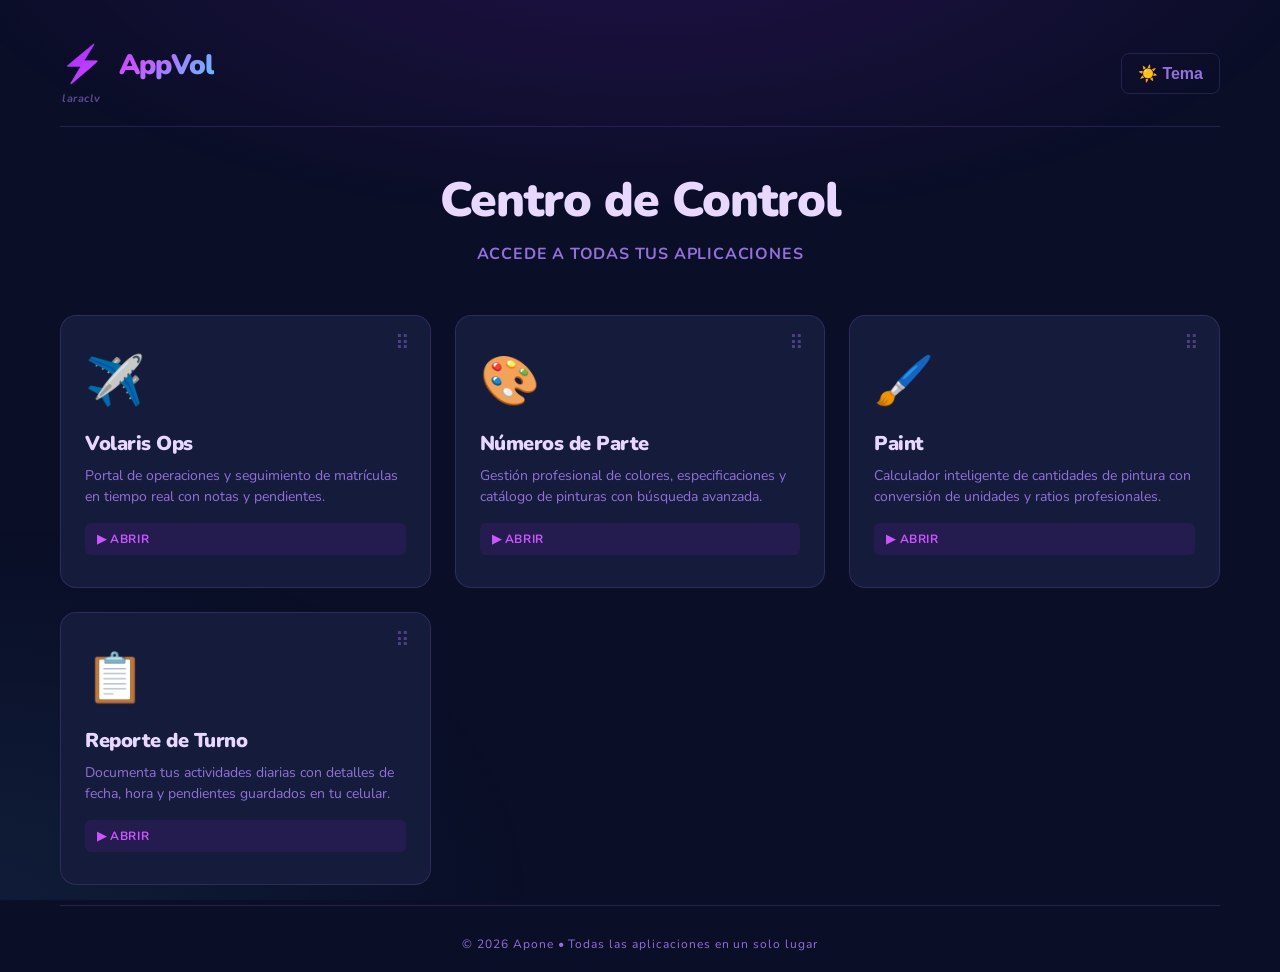
==== index.html @ 89dd8521 "Add files via upload" ====
<!DOCTYPE html>
<html lang="es" data-theme="dark">
<head>
  <meta charset="UTF-8">
  <meta name="viewport" content="width=device-width, initial-scale=1.0">
  <title>AppVol • Centro de Control</title>
  <link rel="manifest" href="manifest.json">
  <link rel="icon" href="icon-192.png" type="image/png">
  <link rel="apple-touch-icon" href="icon-192.png">
  <meta name="theme-color" content="#aa22ff">
  <meta name="apple-mobile-web-app-capable" content="yes">
  <meta name="apple-mobile-web-app-status-bar-style" content="black-translucent">
  <meta name="apple-mobile-web-app-title" content="AppVol">
  <link href="https://fonts.googleapis.com/css2?family=Nunito:wght@700;800;900&display=swap" rel="stylesheet">
  <style>
    * { box-sizing: border-box; margin: 0; padding: 0; }
    
    :root {
      --bg-dark: #0a0e27;
      --bg-card: #151b3a;
      --bg-hover: #1f2847;
      --border: rgba(147, 112, 219, 0.2);
      --text-main: #e8d8ff;
      --text-sub: #9370db;
      --accent: #aa22ff;
      --accent-light: #cc55ff;
    }
    
    [data-theme="light"] {
      --bg-dark: #f8f6ff;
      --bg-card: #ffffff;
      --bg-hover: #f0e8ff;
      --border: rgba(147, 112, 219, 0.15);
      --text-main: #2a1a4a;
      --text-sub: #7a5fc4;
      --accent: #8b2fb2;
      --accent-light: #a855f7;
    }
    
    html, body {
      height: 100%;
      background: var(--bg-dark);
      color: var(--text-main);
      font-family: 'Nunito', sans-serif;
      transition: background 0.3s, color 0.3s;
    }
    
    body::before {
      content: '';
      position: fixed;
      inset: 0;
      background: 
        radial-gradient(ellipse 80% 50% at 50% -10%, rgba(170, 34, 255, 0.15) 0%, transparent 70%),
        radial-gradient(ellipse 60% 60% at 0% 100%, rgba(85, 200, 255, 0.08) 0%, transparent 70%);
      pointer-events: none;
      z-index: 0;
    }
    
    .container {
      position: relative;
      z-index: 1;
      max-width: 1200px;
      margin: 0 auto;
      padding: 20px;
      min-height: 100vh;
      display: flex;
      flex-direction: column;
    }
    
    /* TOP BAR */
    .topbar {
      display: flex;
      align-items: center;
      justify-content: space-between;
      margin-bottom: 40px;
      padding: 20px 0;
      border-bottom: 1px solid var(--border);
    }
    
    .logo-wrap {
      display: flex;
      flex-direction: column;
      gap: 2px;
    }
    
    .signature {
      font-style: italic;
      font-size: 11px;
      font-weight: 700;
      color: var(--text-sub);
      opacity: 0.6;
      letter-spacing: 0.05em;
      padding-left: 2px;
    }
    
    .logo {
      display: flex;
      align-items: center;
      gap: 15px;
      font-size: 28px;
      font-weight: 900;
      background: linear-gradient(135deg, #aa22ff, #cc55ff, #55ccff);
      -webkit-background-clip: text;
      -webkit-text-fill-color: transparent;
      background-clip: text;
      letter-spacing: -1px;
    }
    
    .logo-icon {
      font-size: 36px;
      animation: float 3s ease-in-out infinite;
    }
    
    @keyframes float {
      0%, 100% { transform: translateY(0px); }
      50% { transform: translateY(-8px); }
    }
    
    .controls {
      display: flex;
      align-items: center;
      gap: 15px;
    }
    
    .btn-theme {
      background: none;
      border: 1px solid var(--border);
      color: var(--text-sub);
      padding: 10px 16px;
      border-radius: 8px;
      cursor: pointer;
      font-size: 16px;
      transition: all 0.2s;
      font-weight: 800;
    }
    
    .btn-theme:hover {
      border-color: var(--accent);
      color: var(--accent);
    }
    
    .btn-theme:active {
      transform: scale(0.95);
    }
    
    /* HERO */
    .hero {
      text-align: center;
      margin-bottom: 50px;
      animation: fadeInUp 0.6s ease-out;
    }
    
    @keyframes fadeInUp {
      from {
        opacity: 0;
        transform: translateY(20px);
      }
      to {
        opacity: 1;
        transform: translateY(0);
      }
    }
    
    .hero h1 {
      font-size: clamp(28px, 8vw, 48px);
      margin-bottom: 10px;
      font-weight: 900;
      letter-spacing: -1px;
    }
    
    .hero p {
      font-size: 16px;
      color: var(--text-sub);
      font-weight: 700;
      letter-spacing: 0.05em;
      text-transform: uppercase;
    }
    
    /* GRID DE APPS */
    .apps-grid {
      display: grid;
      grid-template-columns: repeat(auto-fit, minmax(280px, 1fr));
      gap: 24px;
      flex: 1;
      margin-bottom: 20px;
    }
    
    .app-card {
      background: var(--bg-card);
      border: 1px solid var(--border);
      border-radius: 16px;
      padding: 32px 24px;
      cursor: pointer;
      transition: all 0.3s cubic-bezier(0.22, 1, 0.36, 1);
      position: relative;
      overflow: hidden;
      display: flex;
      flex-direction: column;
      text-decoration: none;
      color: inherit;
    }
    
    .drag-handle {
      position: absolute;
      top: 14px;
      right: 14px;
      font-size: 20px;
      line-height: 1;
      color: var(--text-sub);
      opacity: 0.45;
      cursor: grab;
      padding: 4px 6px;
      border-radius: 6px;
      transition: all 0.2s;
      z-index: 2;
      user-select: none;
      touch-action: none;
    }
    
    .drag-handle:hover {
      opacity: 1;
      color: var(--accent);
      background: var(--bg-hover);
    }
    
    .app-card.dragging {
      opacity: 0.4;
      border-color: var(--accent);
      transform: scale(0.98);
    }
    
    .app-card.drag-over {
      border-color: var(--accent-light);
      box-shadow: 0 0 0 2px var(--accent-light);
    }
    
    .app-card::before {
      content: '';
      position: absolute;
      top: 0;
      left: -100%;
      width: 100%;
      height: 100%;
      background: linear-gradient(90deg, transparent, rgba(255,255,255,0.1), transparent);
      transition: left 0.5s;
      pointer-events: none;
    }
    
    .app-card:hover::before {
      left: 100%;
    }
    
    .app-card:hover {
      border-color: var(--accent);
      background: var(--bg-hover);
      transform: translateY(-8px);
      box-shadow: 0 12px 40px rgba(170, 34, 255, 0.15);
    }
    
    .app-card:active {
      transform: translateY(-4px);
    }
    
    .app-icon {
      font-size: 48px;
      margin-bottom: 16px;
    }
    
    .app-title {
      font-size: 20px;
      font-weight: 900;
      margin-bottom: 8px;
      letter-spacing: -0.5px;
    }
    
    .app-desc {
      font-size: 14px;
      color: var(--text-sub);
      margin-bottom: 16px;
      flex: 1;
      line-height: 1.5;
    }
    
    .app-status {
      font-size: 12px;
      padding: 8px 12px;
      border-radius: 6px;
      background: rgba(170, 34, 255, 0.1);
      color: var(--accent-light);
      font-weight: 700;
      letter-spacing: 0.05em;
      text-transform: uppercase;
      display: inline-block;
      margin-top: auto;
    }
    
    /* FOOTER */
    .footer {
      text-align: center;
      padding-top: 30px;
      border-top: 1px solid var(--border);
      font-size: 12px;
      color: var(--text-sub);
      letter-spacing: 0.08em;
    }
    
    /* RESPONSIVE */
    @media (max-width: 768px) {
      .container {
        padding: 16px;
      }
      
      .topbar {
        flex-direction: column;
        gap: 15px;
        margin-bottom: 30px;
      }
      
      .apps-grid {
        gap: 16px;
      }
      
      .app-card {
        padding: 24px 16px;
      }
      
      .hero h1 {
        font-size: 28px;
      }
    }
  </style>
</head>
<body>
  <div class="container">
    <!-- TOP BAR -->
    <div class="topbar">
      <div class="logo-wrap">
        <div class="logo">
          <span class="logo-icon">⚡</span>
          <span>AppVol</span>
        </div>
        <div class="signature">laraclv</div>
      </div>
      <div class="controls">
        <button class="btn-theme" id="btnTheme" title="Cambiar tema">🌙 Tema</button>
      </div>
    </div>
    
    <!-- HERO SECTION -->
    <div class="hero">
      <h1>Centro de Control</h1>
      <p>Accede a todas tus aplicaciones</p>
    </div>
    
    <!-- APPS GRID -->
    <div class="apps-grid">
      <!-- VOLARIS OPS -->
      <a href="/VolarisOps" class="app-card" draggable="true" data-id="volaris">
        <span class="drag-handle" title="Arrastrar para mover">⠿</span>
        <div class="app-icon">✈️</div>
        <div class="app-title">Volaris Ops</div>
        <div class="app-desc">Portal de operaciones y seguimiento de matrículas en tiempo real con notas y pendientes.</div>
        <div class="app-status">▶ Abrir</div>
      </a>
      
      <!-- NÚMEROS DE PARTE -->
      <a href="/np" class="app-card" draggable="true" data-id="np">
        <span class="drag-handle" title="Arrastrar para mover">⠿</span>
        <div class="app-icon">🎨</div>
        <div class="app-title">Números de Parte</div>
        <div class="app-desc">Gestión profesional de colores, especificaciones y catálogo de pinturas con búsqueda avanzada.</div>
        <div class="app-status">▶ Abrir</div>
      </a>
      
      <!-- PAINT -->
      <a href="/paint" class="app-card" draggable="true" data-id="paint">
        <span class="drag-handle" title="Arrastrar para mover">⠿</span>
        <div class="app-icon">🖌️</div>
        <div class="app-title">Paint</div>
        <div class="app-desc">Calculador inteligente de cantidades de pintura con conversión de unidades y ratios profesionales.</div>
        <div class="app-status">▶ Abrir</div>
      </a>
      
      <!-- REPORTE DE TURNO -->
      <a href="/reports" class="app-card" draggable="true" data-id="reports">
        <span class="drag-handle" title="Arrastrar para mover">⠿</span>
        <div class="app-icon">📋</div>
        <div class="app-title">Reporte de Turno</div>
        <div class="app-desc">Documenta tus actividades diarias con detalles de fecha, hora y pendientes guardados en tu celular.</div>
        <div class="app-status">▶ Abrir</div>
      </a>
    </div>
    
    <!-- FOOTER -->
    <div class="footer">
      <p>© 2026 Apone • Todas las aplicaciones en un solo lugar</p>
    </div>
  </div>
  
  <script>
    // TEMA
    const html = document.documentElement;
    const btnTheme = document.getElementById('btnTheme');
    
    // Cargar tema guardado
    const savedTheme = localStorage.getItem('apone-theme') || 'dark';
    html.dataset.theme = savedTheme;
    updateThemeBtn();
    
    btnTheme.addEventListener('click', () => {
      const newTheme = html.dataset.theme === 'dark' ? 'light' : 'dark';
      html.dataset.theme = newTheme;
      localStorage.setItem('apone-theme', newTheme);
      updateThemeBtn();
    });
    
    function updateThemeBtn() {
      btnTheme.textContent = html.dataset.theme === 'dark' ? '☀️ Tema' : '🌙 Tema';
    }

    // ORDEN PERSONALIZADO (drag & drop)
    const grid = document.querySelector('.apps-grid');

    function saveOrder() {
      const order = [...grid.querySelectorAll('.app-card')].map(c => c.dataset.id);
      localStorage.setItem('appvol-order', JSON.stringify(order));
    }

    function loadOrder() {
      const saved = localStorage.getItem('appvol-order');
      if (!saved) return;
      try {
        const order = JSON.parse(saved);
        order.forEach(id => {
          const el = grid.querySelector(`[data-id="${id}"]`);
          if (el) grid.appendChild(el);
        });
      } catch (e) {}
    }

    loadOrder();

    let dragEl = null;

    grid.querySelectorAll('.drag-handle').forEach(handle => {
      handle.addEventListener('pointerdown', (e) => {
        dragEl = handle.closest('.app-card');
        dragEl.classList.add('dragging');
        e.preventDefault();
      });
    });

    document.addEventListener('pointermove', (e) => {
      if (!dragEl) return;
      e.preventDefault();
      const cards = [...grid.querySelectorAll('.app-card')];
      for (const card of cards) {
        if (card === dragEl) continue;
        const rect = card.getBoundingClientRect();
        if (
          e.clientX > rect.left && e.clientX < rect.right &&
          e.clientY > rect.top && e.clientY < rect.bottom
        ) {
          const dragRect = dragEl.getBoundingClientRect();
          if (e.clientY < dragRect.top || e.clientX < dragRect.left) {
            grid.insertBefore(dragEl, card);
          } else {
            grid.insertBefore(dragEl, card.nextSibling);
          }
          break;
        }
      }
    });

    function endDrag() {
      if (!dragEl) return;
      dragEl.classList.remove('dragging');
      dragEl = null;
      saveOrder();
    }

    document.addEventListener('pointerup', endDrag);
    document.addEventListener('pointercancel', endDrag);

    grid.querySelectorAll('.drag-handle').forEach(handle => {
      handle.addEventListener('click', (e) => {
        e.preventDefault();
        e.stopPropagation();
      });
    });

    // PWA: registrar service worker
    if ('serviceWorker' in navigator) {
      window.addEventListener('load', () => {
        navigator.serviceWorker.register('sw.js').catch(() => {});
      });
    }
  </script>
</body>
</html>
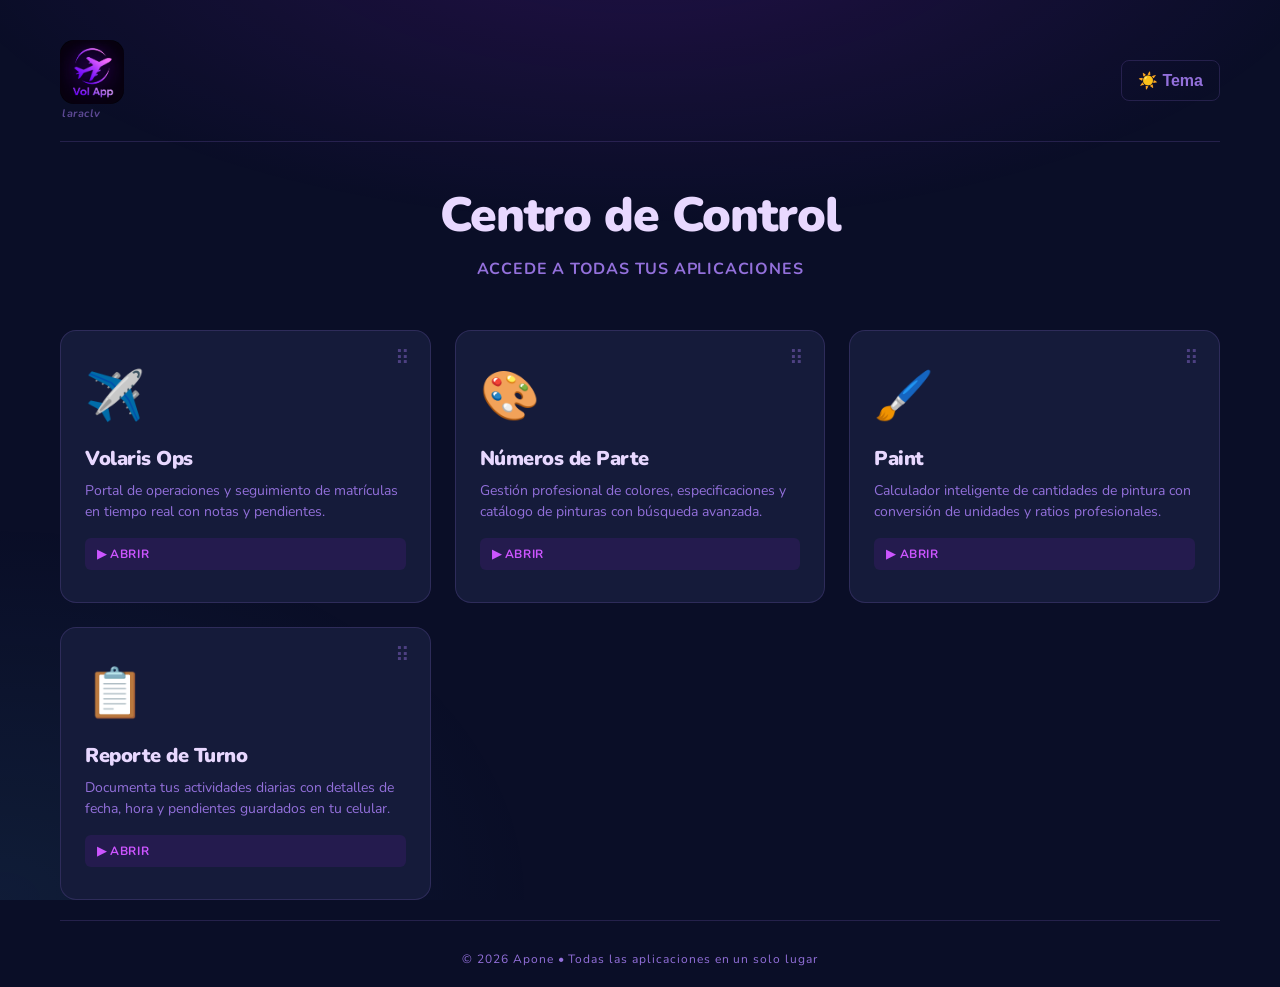
==== commit 2c98be1c: "Add files via upload" ====
--- a/index.html
+++ b/index.html
@@ -335,10 +335,7 @@
     <!-- TOP BAR -->
     <div class="topbar">
       <div class="logo-wrap">
-        <div class="logo">
-          <span class="logo-icon">⚡</span>
-          <span>AppVol</span>
-        </div>
+        <img src="[data-uri]" alt="Vol App" style="height:64px;width:64px;border-radius:14px;object-fit:cover;"/>
         <div class="signature">laraclv</div>
       </div>
       <div class="controls">
@@ -355,7 +352,7 @@
     <!-- APPS GRID -->
     <div class="apps-grid">
       <!-- VOLARIS OPS -->
-      <a href="/VolarisOps" class="app-card" draggable="true" data-id="volaris">
+      <a href="VolarisOps.html" class="app-card" draggable="true" data-id="volaris">
         <span class="drag-handle" title="Arrastrar para mover">⠿</span>
         <div class="app-icon">✈️</div>
         <div class="app-title">Volaris Ops</div>
@@ -364,7 +361,7 @@
       </a>
       
       <!-- NÚMEROS DE PARTE -->
-      <a href="/np" class="app-card" draggable="true" data-id="np">
+      <a href="np.html" class="app-card" draggable="true" data-id="np">
         <span class="drag-handle" title="Arrastrar para mover">⠿</span>
         <div class="app-icon">🎨</div>
         <div class="app-title">Números de Parte</div>
@@ -373,7 +370,7 @@
       </a>
       
       <!-- PAINT -->
-      <a href="/paint" class="app-card" draggable="true" data-id="paint">
+      <a href="paint.html" class="app-card" draggable="true" data-id="paint">
         <span class="drag-handle" title="Arrastrar para mover">⠿</span>
         <div class="app-icon">🖌️</div>
         <div class="app-title">Paint</div>
@@ -382,7 +379,7 @@
       </a>
       
       <!-- REPORTE DE TURNO -->
-      <a href="/reports" class="app-card" draggable="true" data-id="reports">
+      <a href="reports.html" class="app-card" draggable="true" data-id="reports">
         <span class="drag-handle" title="Arrastrar para mover">⠿</span>
         <div class="app-icon">📋</div>
         <div class="app-title">Reporte de Turno</div>
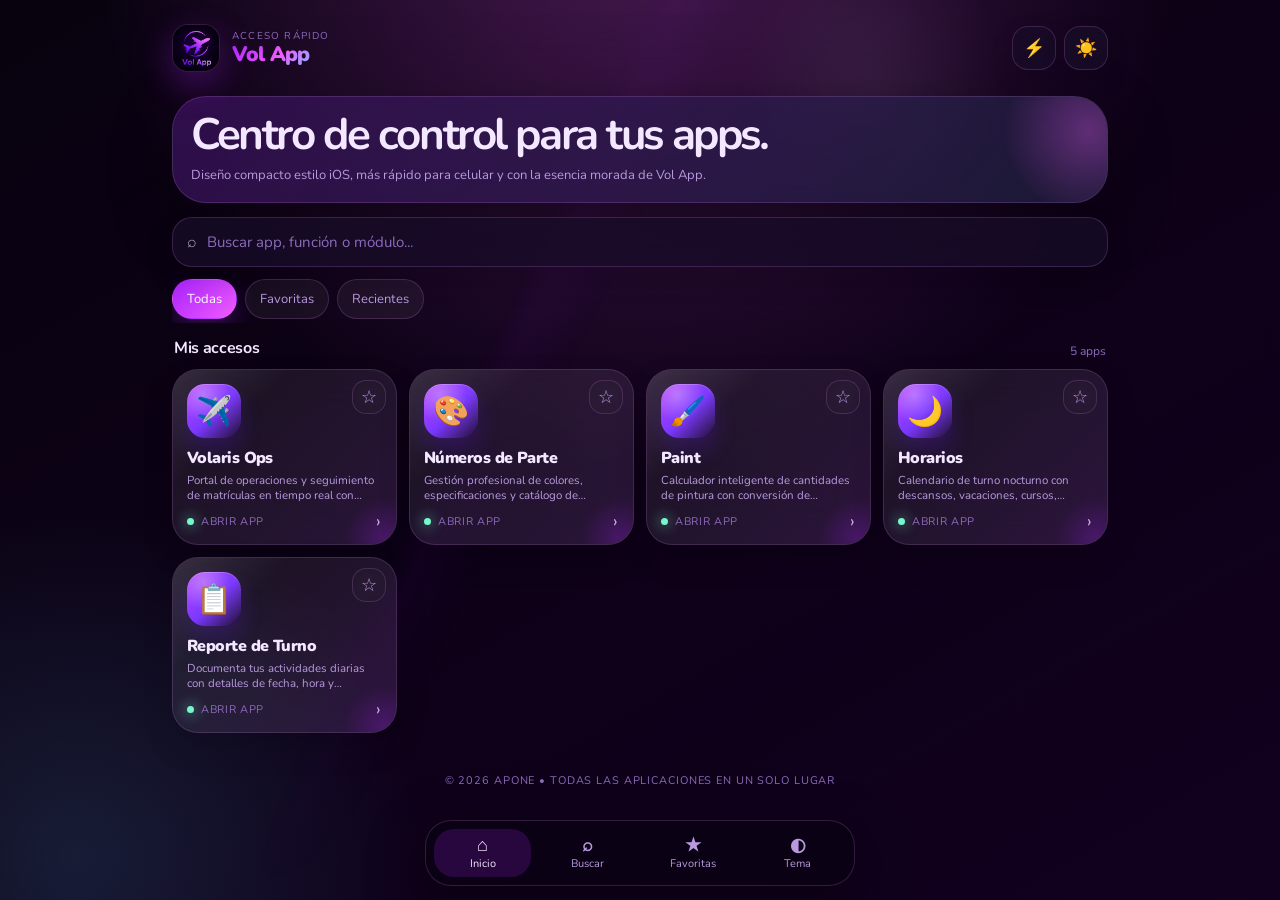
==== commit ac58c699: "Add files via upload" ====
--- a/index.html
+++ b/index.html
@@ -1,492 +1,799 @@
 <!DOCTYPE html>
-<html lang="es" data-theme="dark">
+<html lang="es" data-theme="dark" data-density="ios">
 <head>
   <meta charset="UTF-8">
-  <meta name="viewport" content="width=device-width, initial-scale=1.0">
+  <meta name="viewport" content="width=device-width, initial-scale=1.0, viewport-fit=cover">
   <title>AppVol • Centro de Control</title>
   <link rel="manifest" href="manifest.json">
   <link rel="icon" href="icon-192.png" type="image/png">
   <link rel="apple-touch-icon" href="icon-192.png">
-  <meta name="theme-color" content="#aa22ff">
+  <meta name="theme-color" content="#160022">
   <meta name="apple-mobile-web-app-capable" content="yes">
   <meta name="apple-mobile-web-app-status-bar-style" content="black-translucent">
   <meta name="apple-mobile-web-app-title" content="AppVol">
+  <link rel="preconnect" href="https://fonts.googleapis.com">
+  <link rel="preconnect" href="https://fonts.gstatic.com" crossorigin>
   <link href="https://fonts.googleapis.com/css2?family=Nunito:wght@700;800;900&display=swap" rel="stylesheet">
   <style>
-    * { box-sizing: border-box; margin: 0; padding: 0; }
-    
+    * { box-sizing: border-box; margin: 0; padding: 0; -webkit-tap-highlight-color: transparent; }
+
     :root {
-      --bg-dark: #0a0e27;
-      --bg-card: #151b3a;
-      --bg-hover: #1f2847;
-      --border: rgba(147, 112, 219, 0.2);
-      --text-main: #e8d8ff;
-      --text-sub: #9370db;
+      color-scheme: dark;
+      --bg: #08020f;
+      --bg-2: #12001f;
+      --glass: rgba(24, 13, 41, .72);
+      --glass-strong: rgba(36, 19, 58, .9);
+      --card: rgba(255, 255, 255, .075);
+      --card-hover: rgba(255, 255, 255, .12);
+      --border: rgba(224, 147, 255, .18);
+      --text: #f3e8ff;
+      --muted: #b99ade;
+      --muted-2: #8d6bbb;
       --accent: #aa22ff;
-      --accent-light: #cc55ff;
-    }
-    
+      --accent-2: #f05cff;
+      --accent-3: #5bd6ff;
+      --good: #76f7cb;
+      --shadow: 0 20px 60px rgba(0, 0, 0, .36);
+      --radius-xl: 34px;
+      --radius-lg: 26px;
+      --radius-md: 18px;
+      --blur: 22px;
+    }
+
     [data-theme="light"] {
-      --bg-dark: #f8f6ff;
-      --bg-card: #ffffff;
-      --bg-hover: #f0e8ff;
-      --border: rgba(147, 112, 219, 0.15);
-      --text-main: #2a1a4a;
-      --text-sub: #7a5fc4;
+      color-scheme: light;
+      --bg: #f6efff;
+      --bg-2: #fff;
+      --glass: rgba(255, 255, 255, .74);
+      --glass-strong: rgba(255, 255, 255, .92);
+      --card: rgba(255, 255, 255, .78);
+      --card-hover: rgba(248, 239, 255, .95);
+      --border: rgba(143, 47, 178, .16);
+      --text: #2a123e;
+      --muted: #765398;
+      --muted-2: #9678b7;
       --accent: #8b2fb2;
-      --accent-light: #a855f7;
-    }
-    
-    html, body {
-      height: 100%;
-      background: var(--bg-dark);
-      color: var(--text-main);
-      font-family: 'Nunito', sans-serif;
-      transition: background 0.3s, color 0.3s;
-    }
-    
+      --accent-2: #c83eea;
+      --accent-3: #0289bf;
+      --shadow: 0 18px 54px rgba(79, 30, 115, .14);
+    }
+
+    html { min-height: 100%; background: var(--bg); }
+
+    body {
+      min-height: 100svh;
+      color: var(--text);
+      font-family: 'Nunito', ui-rounded, -apple-system, BlinkMacSystemFont, 'Segoe UI', sans-serif;
+      background:
+        radial-gradient(circle at 50% -8%, rgba(240, 92, 255, .25), transparent 34rem),
+        radial-gradient(circle at 6% 95%, rgba(91, 214, 255, .13), transparent 22rem),
+        linear-gradient(150deg, var(--bg), var(--bg-2));
+      overflow-x: hidden;
+    }
+
     body::before {
       content: '';
       position: fixed;
       inset: 0;
-      background: 
-        radial-gradient(ellipse 80% 50% at 50% -10%, rgba(170, 34, 255, 0.15) 0%, transparent 70%),
-        radial-gradient(ellipse 60% 60% at 0% 100%, rgba(85, 200, 255, 0.08) 0%, transparent 70%);
       pointer-events: none;
-      z-index: 0;
-    }
-    
-    .container {
+      opacity: .55;
+      background:
+        linear-gradient(115deg, transparent 0 38%, rgba(170,34,255,.08) 40%, transparent 44% 100%),
+        radial-gradient(circle at 68% 8%, rgba(255,255,255,.12), transparent 9rem);
+      mask-image: linear-gradient(to bottom, black 0 70%, transparent 100%);
+    }
+
+    .shell {
       position: relative;
       z-index: 1;
-      max-width: 1200px;
+      width: min(980px, 100%);
       margin: 0 auto;
-      padding: 20px;
-      min-height: 100vh;
-      display: flex;
-      flex-direction: column;
-    }
-    
-    /* TOP BAR */
+      padding: max(16px, env(safe-area-inset-top)) 14px calc(96px + env(safe-area-inset-bottom));
+    }
+
     .topbar {
+      position: sticky;
+      top: 0;
+      z-index: 5;
       display: flex;
       align-items: center;
       justify-content: space-between;
-      margin-bottom: 40px;
-      padding: 20px 0;
-      border-bottom: 1px solid var(--border);
-    }
-    
-    .logo-wrap {
-      display: flex;
-      flex-direction: column;
-      gap: 2px;
-    }
-    
-    .signature {
-      font-style: italic;
-      font-size: 11px;
-      font-weight: 700;
-      color: var(--text-sub);
-      opacity: 0.6;
-      letter-spacing: 0.05em;
-      padding-left: 2px;
-    }
-    
-    .logo {
+      gap: 12px;
+      margin: -2px -4px 14px;
+      padding: 10px 4px;
+      backdrop-filter: blur(18px);
+    }
+
+    .brand {
       display: flex;
       align-items: center;
-      gap: 15px;
-      font-size: 28px;
+      gap: 12px;
+      min-width: 0;
+    }
+
+    .brand-mark {
+      width: 48px;
+      height: 48px;
+      border-radius: 16px;
+      object-fit: cover;
+      box-shadow: 0 12px 34px rgba(170, 34, 255, .32);
+      border: 1px solid var(--border);
+      background: #0b0212;
+    }
+
+    .brand-copy { min-width: 0; }
+
+    .eyebrow {
+      display: block;
+      color: var(--muted-2);
+      font-size: 10px;
+      line-height: 1;
+      letter-spacing: .12em;
+      text-transform: uppercase;
+    }
+
+    .brand-title {
+      display: block;
+      margin-top: 3px;
+      font-size: 21px;
+      line-height: 1;
       font-weight: 900;
-      background: linear-gradient(135deg, #aa22ff, #cc55ff, #55ccff);
+      letter-spacing: -.04em;
+      white-space: nowrap;
+      background: linear-gradient(135deg, var(--accent), var(--accent-2), var(--accent-3));
       -webkit-background-clip: text;
+      background-clip: text;
       -webkit-text-fill-color: transparent;
-      background-clip: text;
-      letter-spacing: -1px;
-    }
-    
-    .logo-icon {
-      font-size: 36px;
-      animation: float 3s ease-in-out infinite;
-    }
-    
-    @keyframes float {
-      0%, 100% { transform: translateY(0px); }
-      50% { transform: translateY(-8px); }
-    }
-    
-    .controls {
+    }
+
+    .top-actions { display: flex; align-items: center; gap: 8px; }
+
+    .icon-btn {
+      width: 44px;
+      height: 44px;
+      display: inline-flex;
+      align-items: center;
+      justify-content: center;
+      border: 1px solid var(--border);
+      border-radius: 16px;
+      color: var(--text);
+      background: var(--glass);
+      box-shadow: 0 10px 26px rgba(0,0,0,.12);
+      cursor: pointer;
+      font: inherit;
+      font-size: 18px;
+      transition: transform .18s ease, background .18s ease, border-color .18s ease;
+      backdrop-filter: blur(var(--blur));
+    }
+
+    .icon-btn:active { transform: scale(.94); }
+    .icon-btn:hover { border-color: rgba(240,92,255,.55); background: var(--glass-strong); }
+
+    .hero {
+      position: relative;
+      overflow: hidden;
+      margin-bottom: 14px;
+      padding: 18px;
+      border: 1px solid var(--border);
+      border-radius: var(--radius-xl);
+      background:
+        linear-gradient(135deg, rgba(170,34,255,.18), rgba(91,214,255,.08)),
+        var(--glass);
+      box-shadow: var(--shadow);
+      backdrop-filter: blur(var(--blur));
+    }
+
+    .hero::after {
+      content: '';
+      position: absolute;
+      width: 180px;
+      height: 180px;
+      right: -72px;
+      top: -56px;
+      border-radius: 999px;
+      background: radial-gradient(circle, rgba(240,92,255,.32), transparent 68%);
+      filter: blur(2px);
+    }
+
+    .hero h1 {
+      position: relative;
+      z-index: 1;
+      font-size: clamp(26px, 7vw, 44px);
+      line-height: .95;
+      letter-spacing: -.055em;
+      max-width: 680px;
+    }
+
+    .hero p {
+      position: relative;
+      z-index: 1;
+      margin-top: 10px;
+      color: var(--muted);
+      font-size: 13px;
+      line-height: 1.35;
+      max-width: 620px;
+    }
+
+    .quick-panel {
+      display: grid;
+      gap: 10px;
+      margin: 14px 0 14px;
+    }
+
+    .search {
       display: flex;
       align-items: center;
-      gap: 15px;
-    }
-    
-    .btn-theme {
-      background: none;
+      gap: 10px;
+      height: 50px;
+      padding: 0 14px;
       border: 1px solid var(--border);
-      color: var(--text-sub);
-      padding: 10px 16px;
-      border-radius: 8px;
+      border-radius: 20px;
+      background: var(--glass);
+      backdrop-filter: blur(var(--blur));
+      box-shadow: 0 12px 30px rgba(0,0,0,.12);
+    }
+
+    .search span { opacity: .7; }
+
+    .search input {
+      width: 100%;
+      border: 0;
+      outline: none;
+      background: transparent;
+      color: var(--text);
+      font: inherit;
+      font-size: 15px;
+      min-width: 0;
+    }
+
+    .search input::placeholder { color: var(--muted-2); }
+
+    .chips {
+      display: flex;
+      gap: 8px;
+      overflow-x: auto;
+      padding: 2px 0 4px;
+      scrollbar-width: none;
+    }
+
+    .chips::-webkit-scrollbar { display: none; }
+
+    .chip {
+      flex: 0 0 auto;
+      border: 1px solid var(--border);
+      border-radius: 999px;
+      padding: 10px 14px;
+      background: rgba(255,255,255,.05);
+      color: var(--muted);
+      font: inherit;
+      font-size: 13px;
       cursor: pointer;
+      transition: transform .18s ease, background .18s ease, color .18s ease;
+    }
+
+    .chip:active { transform: scale(.96); }
+    .chip.is-active {
+      color: #fff;
+      background: linear-gradient(135deg, var(--accent), var(--accent-2));
+      border-color: transparent;
+      box-shadow: 0 10px 26px rgba(170,34,255,.26);
+    }
+
+    .apps-head {
+      display: flex;
+      justify-content: space-between;
+      align-items: end;
+      gap: 12px;
+      margin: 14px 2px 10px;
+    }
+
+    .apps-head h2 {
       font-size: 16px;
-      transition: all 0.2s;
-      font-weight: 800;
-    }
-    
-    .btn-theme:hover {
-      border-color: var(--accent);
-      color: var(--accent);
-    }
-    
-    .btn-theme:active {
-      transform: scale(0.95);
-    }
-    
-    /* HERO */
-    .hero {
-      text-align: center;
-      margin-bottom: 50px;
-      animation: fadeInUp 0.6s ease-out;
-    }
-    
-    @keyframes fadeInUp {
-      from {
-        opacity: 0;
-        transform: translateY(20px);
-      }
-      to {
-        opacity: 1;
-        transform: translateY(0);
-      }
-    }
-    
-    .hero h1 {
-      font-size: clamp(28px, 8vw, 48px);
-      margin-bottom: 10px;
-      font-weight: 900;
-      letter-spacing: -1px;
-    }
-    
-    .hero p {
-      font-size: 16px;
-      color: var(--text-sub);
-      font-weight: 700;
-      letter-spacing: 0.05em;
-      text-transform: uppercase;
-    }
-    
-    /* GRID DE APPS */
+      letter-spacing: -.02em;
+    }
+
+    .apps-count {
+      color: var(--muted-2);
+      font-size: 12px;
+      white-space: nowrap;
+    }
+
     .apps-grid {
       display: grid;
-      grid-template-columns: repeat(auto-fit, minmax(280px, 1fr));
-      gap: 24px;
-      flex: 1;
-      margin-bottom: 20px;
-    }
-    
+      grid-template-columns: repeat(2, minmax(0, 1fr));
+      gap: 12px;
+    }
+
     .app-card {
-      background: var(--bg-card);
+      position: relative;
+      min-height: 158px;
       border: 1px solid var(--border);
-      border-radius: 16px;
-      padding: 32px 24px;
-      cursor: pointer;
-      transition: all 0.3s cubic-bezier(0.22, 1, 0.36, 1);
+      border-radius: var(--radius-lg);
+      background: var(--card);
+      box-shadow: 0 14px 32px rgba(0,0,0,.14);
+      overflow: hidden;
+      transform: translateZ(0);
+      animation: pop .42s cubic-bezier(.22, 1, .36, 1) backwards;
+      backdrop-filter: blur(var(--blur));
+    }
+
+    .app-card:nth-child(2) { animation-delay: .04s; }
+    .app-card:nth-child(3) { animation-delay: .08s; }
+    .app-card:nth-child(4) { animation-delay: .12s; }
+    .app-card:nth-child(5) { animation-delay: .16s; }
+
+    @keyframes pop {
+      from { opacity: 0; transform: translateY(14px) scale(.96); }
+      to { opacity: 1; transform: translateY(0) scale(1); }
+    }
+
+    .app-card::before {
+      content: '';
+      position: absolute;
+      inset: -1px;
+      background: linear-gradient(135deg, rgba(255,255,255,.16), transparent 30%, rgba(170,34,255,.12));
+      opacity: .7;
+      pointer-events: none;
+    }
+
+    .app-card::after {
+      content: '';
+      position: absolute;
+      width: 80px;
+      height: 80px;
+      border-radius: 999px;
+      right: -28px;
+      bottom: -34px;
+      background: radial-gradient(circle, rgba(170,34,255,.24), transparent 70%);
+      pointer-events: none;
+    }
+
+    .app-card:active { transform: scale(.975); }
+    .app-card:hover { background: var(--card-hover); border-color: rgba(240,92,255,.45); }
+
+    .app-link {
       position: relative;
-      overflow: hidden;
+      z-index: 1;
+      min-height: 158px;
+      height: 100%;
       display: flex;
       flex-direction: column;
       text-decoration: none;
       color: inherit;
-    }
-    
-    .drag-handle {
+      padding: 14px;
+    }
+
+    .pin-btn {
       position: absolute;
-      top: 14px;
-      right: 14px;
-      font-size: 20px;
+      z-index: 2;
+      top: 10px;
+      right: 10px;
+      width: 34px;
+      height: 34px;
+      border: 1px solid var(--border);
+      border-radius: 14px;
+      background: rgba(0,0,0,.14);
+      color: var(--muted);
+      font: inherit;
+      font-size: 18px;
       line-height: 1;
-      color: var(--text-sub);
-      opacity: 0.45;
-      cursor: grab;
-      padding: 4px 6px;
-      border-radius: 6px;
-      transition: all 0.2s;
-      z-index: 2;
-      user-select: none;
-      touch-action: none;
-    }
-    
-    .drag-handle:hover {
-      opacity: 1;
-      color: var(--accent);
-      background: var(--bg-hover);
-    }
-    
-    .app-card.dragging {
-      opacity: 0.4;
-      border-color: var(--accent);
-      transform: scale(0.98);
-    }
-    
-    .app-card.drag-over {
-      border-color: var(--accent-light);
-      box-shadow: 0 0 0 2px var(--accent-light);
-    }
-    
-    .app-card::before {
-      content: '';
-      position: absolute;
-      top: 0;
-      left: -100%;
-      width: 100%;
-      height: 100%;
-      background: linear-gradient(90deg, transparent, rgba(255,255,255,0.1), transparent);
-      transition: left 0.5s;
-      pointer-events: none;
-    }
-    
-    .app-card:hover::before {
-      left: 100%;
-    }
-    
-    .app-card:hover {
-      border-color: var(--accent);
-      background: var(--bg-hover);
-      transform: translateY(-8px);
-      box-shadow: 0 12px 40px rgba(170, 34, 255, 0.15);
-    }
-    
-    .app-card:active {
-      transform: translateY(-4px);
-    }
-    
+      cursor: pointer;
+      backdrop-filter: blur(14px);
+    }
+
+    .pin-btn.is-fav { color: #ffd86b; background: rgba(255,216,107,.12); border-color: rgba(255,216,107,.28); }
+    .pin-btn:active { transform: scale(.92); }
+
     .app-icon {
-      font-size: 48px;
-      margin-bottom: 16px;
-    }
-    
+      display: inline-flex;
+      align-items: center;
+      justify-content: center;
+      width: 54px;
+      height: 54px;
+      margin-bottom: 12px;
+      border-radius: 18px;
+      font-size: 29px;
+      background:
+        linear-gradient(145deg, rgba(255,255,255,.18), rgba(255,255,255,.05)),
+        radial-gradient(circle at 30% 20%, rgba(255,255,255,.28), transparent 46%),
+        linear-gradient(135deg, var(--accent), #6b20ff 52%, #12021f);
+      box-shadow: inset 0 1px 0 rgba(255,255,255,.2), 0 12px 22px rgba(108,32,255,.22);
+    }
+
     .app-title {
-      font-size: 20px;
+      display: block;
+      padding-right: 34px;
+      font-size: 16px;
+      line-height: 1.05;
       font-weight: 900;
-      margin-bottom: 8px;
-      letter-spacing: -0.5px;
-    }
-    
+      letter-spacing: -.035em;
+    }
+
     .app-desc {
-      font-size: 14px;
-      color: var(--text-sub);
-      margin-bottom: 16px;
-      flex: 1;
-      line-height: 1.5;
-    }
-    
-    .app-status {
-      font-size: 12px;
-      padding: 8px 12px;
-      border-radius: 6px;
-      background: rgba(170, 34, 255, 0.1);
-      color: var(--accent-light);
-      font-weight: 700;
-      letter-spacing: 0.05em;
+      display: -webkit-box;
+      margin-top: 6px;
+      color: var(--muted);
+      font-size: 11.5px;
+      line-height: 1.25;
+      -webkit-line-clamp: 2;
+      -webkit-box-orient: vertical;
+      overflow: hidden;
+    }
+
+    .app-meta {
+      margin-top: auto;
+      display: flex;
+      align-items: center;
+      gap: 7px;
+      color: var(--muted-2);
+      font-size: 11px;
       text-transform: uppercase;
-      display: inline-block;
-      margin-top: auto;
-    }
-    
-    /* FOOTER */
+      letter-spacing: .06em;
+    }
+
+    .dot {
+      width: 7px;
+      height: 7px;
+      border-radius: 999px;
+      background: var(--good);
+      box-shadow: 0 0 14px var(--good);
+    }
+
+    .chev { margin-left: auto; font-size: 18px; line-height: 1; color: var(--text); opacity: .75; }
+
+    .empty {
+      display: none;
+      border: 1px dashed var(--border);
+      border-radius: var(--radius-lg);
+      padding: 24px;
+      color: var(--muted);
+      text-align: center;
+      background: rgba(255,255,255,.04);
+    }
+
+    .empty.show { display: block; }
+
+    .dock {
+      position: fixed;
+      z-index: 8;
+      left: 50%;
+      bottom: max(14px, env(safe-area-inset-bottom));
+      transform: translateX(-50%);
+      width: min(430px, calc(100% - 28px));
+      display: grid;
+      grid-template-columns: repeat(4, 1fr);
+      gap: 8px;
+      padding: 8px;
+      border: 1px solid var(--border);
+      border-radius: 26px;
+      background: rgba(10, 2, 18, .72);
+      backdrop-filter: blur(28px);
+      box-shadow: 0 20px 60px rgba(0,0,0,.38);
+    }
+
+    [data-theme="light"] .dock { background: rgba(255,255,255,.72); }
+
+    .dock button {
+      height: 48px;
+      border: 0;
+      border-radius: 20px;
+      background: transparent;
+      color: var(--muted);
+      font: inherit;
+      font-size: 11px;
+      cursor: pointer;
+      display: flex;
+      flex-direction: column;
+      align-items: center;
+      justify-content: center;
+      gap: 2px;
+      transition: background .18s ease, color .18s ease, transform .18s ease;
+    }
+
+    .dock button strong { font-size: 18px; line-height: 1; }
+    .dock button.is-active, .dock button:hover { background: rgba(170,34,255,.18); color: var(--text); }
+    .dock button:active { transform: scale(.94); }
+
     .footer {
+      margin-top: 22px;
+      padding: 18px 0 4px;
+      color: var(--muted-2);
       text-align: center;
-      padding-top: 30px;
-      border-top: 1px solid var(--border);
-      font-size: 12px;
-      color: var(--text-sub);
-      letter-spacing: 0.08em;
-    }
-    
-    /* RESPONSIVE */
-    @media (max-width: 768px) {
-      .container {
-        padding: 16px;
-      }
-      
-      .topbar {
-        flex-direction: column;
-        gap: 15px;
-        margin-bottom: 30px;
-      }
-      
-      .apps-grid {
-        gap: 16px;
-      }
-      
-      .app-card {
-        padding: 24px 16px;
-      }
-      
-      .hero h1 {
-        font-size: 28px;
-      }
+      font-size: 11px;
+      letter-spacing: .08em;
+      text-transform: uppercase;
+    }
+
+    [data-density="god"] .hero {
+      box-shadow: 0 24px 90px rgba(170,34,255,.28), inset 0 0 0 1px rgba(255,255,255,.06);
+    }
+
+    [data-density="god"] .app-card {
+      min-height: 132px;
+      border-radius: 24px;
+    }
+
+    [data-density="god"] .app-link { min-height: 132px; padding: 12px; }
+    [data-density="god"] .app-icon { width: 48px; height: 48px; font-size: 25px; margin-bottom: 10px; }
+    [data-density="god"] .app-desc { display: none; }
+
+    @media (min-width: 680px) {
+      .shell { padding-left: 22px; padding-right: 22px; }
+      .apps-grid { grid-template-columns: repeat(4, minmax(0, 1fr)); }
+      .app-card, .app-link { min-height: 174px; }
+      [data-density="god"] .app-card, [data-density="god"] .app-link { min-height: 144px; }
+    }
+
+    @media (max-width: 380px) {
+      .apps-grid { gap: 10px; }
+      .app-link { padding: 12px; }
+      .app-title { font-size: 15px; }
+      .app-desc { font-size: 11px; }
+      .app-icon { width: 50px; height: 50px; }
+    }
+
+    @media (prefers-reduced-motion: reduce) {
+      * { animation: none !important; transition: none !important; scroll-behavior: auto !important; }
     }
   </style>
 </head>
 <body>
-  <div class="container">
-    <!-- TOP BAR -->
-    <div class="topbar">
-      <div class="logo-wrap">
-        <img src="[data-uri]" alt="Vol App" style="height:64px;width:64px;border-radius:14px;object-fit:cover;"/>
-        <div class="signature">laraclv</div>
+  <main class="shell">
+    <header class="topbar">
+      <div class="brand" aria-label="AppVol">
+        <img class="brand-mark" src="[data-uri]" alt="Vol App">
+        <div class="brand-copy">
+          <span class="eyebrow">Acceso rápido</span>
+          <span class="brand-title">Vol App</span>
+        </div>
       </div>
-      <div class="controls">
-        <button class="btn-theme" id="btnTheme" title="Cambiar tema">🌙 Tema</button>
+      <div class="top-actions">
+        <button class="icon-btn" id="modeBtn" type="button" aria-label="Cambiar tamaño de tarjetas">⚡</button>
+        <button class="icon-btn" id="themeBtn" type="button" aria-label="Cambiar tema">☀️</button>
       </div>
-    </div>
-    
-    <!-- HERO SECTION -->
-    <div class="hero">
-      <h1>Centro de Control</h1>
-      <p>Accede a todas tus aplicaciones</p>
-    </div>
-    
-    <!-- APPS GRID -->
-    <div class="apps-grid">
-      <!-- VOLARIS OPS -->
-      <a href="VolarisOps.html" class="app-card" draggable="true" data-id="volaris">
-        <span class="drag-handle" title="Arrastrar para mover">⠿</span>
-        <div class="app-icon">✈️</div>
-        <div class="app-title">Volaris Ops</div>
-        <div class="app-desc">Portal de operaciones y seguimiento de matrículas en tiempo real con notas y pendientes.</div>
-        <div class="app-status">▶ Abrir</div>
-      </a>
-      
-      <!-- NÚMEROS DE PARTE -->
-      <a href="np.html" class="app-card" draggable="true" data-id="np">
-        <span class="drag-handle" title="Arrastrar para mover">⠿</span>
-        <div class="app-icon">🎨</div>
-        <div class="app-title">Números de Parte</div>
-        <div class="app-desc">Gestión profesional de colores, especificaciones y catálogo de pinturas con búsqueda avanzada.</div>
-        <div class="app-status">▶ Abrir</div>
-      </a>
-      
-      <!-- PAINT -->
-      <a href="paint.html" class="app-card" draggable="true" data-id="paint">
-        <span class="drag-handle" title="Arrastrar para mover">⠿</span>
-        <div class="app-icon">🖌️</div>
-        <div class="app-title">Paint</div>
-        <div class="app-desc">Calculador inteligente de cantidades de pintura con conversión de unidades y ratios profesionales.</div>
-        <div class="app-status">▶ Abrir</div>
-      </a>
-      
-      <!-- REPORTE DE TURNO -->
-      <a href="reports.html" class="app-card" draggable="true" data-id="reports">
-        <span class="drag-handle" title="Arrastrar para mover">⠿</span>
-        <div class="app-icon">📋</div>
-        <div class="app-title">Reporte de Turno</div>
-        <div class="app-desc">Documenta tus actividades diarias con detalles de fecha, hora y pendientes guardados en tu celular.</div>
-        <div class="app-status">▶ Abrir</div>
-      </a>
-    </div>
-    
-    <!-- FOOTER -->
-    <div class="footer">
+    </header>
+
+    <section class="hero" aria-label="Centro de control">
+      <h1>Centro de control para tus apps.</h1>
+      <p>Diseño compacto estilo iOS, más rápido para celular y con la esencia morada de Vol App.</p>
+    </section>
+
+    <section class="quick-panel" aria-label="Controles rápidos">
+      <label class="search" for="searchApp">
+        <span aria-hidden="true">⌕</span>
+        <input id="searchApp" type="search" inputmode="search" placeholder="Buscar app, función o módulo..." autocomplete="off">
+      </label>
+      <div class="chips" role="tablist" aria-label="Filtros">
+        <button class="chip is-active" type="button" data-filter="all">Todas</button>
+        <button class="chip" type="button" data-filter="favorites">Favoritas</button>
+        <button class="chip" type="button" data-filter="recent">Recientes</button>
+      </div>
+    </section>
+
+    <section class="apps-head">
+      <h2>Mis accesos</h2>
+      <span class="apps-count" id="appsCount">5 apps</span>
+    </section>
+
+    <section class="apps-grid" id="appsGrid" aria-label="Aplicaciones disponibles">
+        <article class="app-card" data-id="volaris" data-keywords="volaris ops portal de operaciones y seguimiento de matrículas en tiempo real con notas y pendientes. volaris">
+          <button class="pin-btn" type="button" aria-label="Marcar Volaris Ops como favorita" title="Favorita">☆</button>
+          <a href="VolarisOps.html" class="app-link" aria-label="Abrir Volaris Ops">
+            <span class="app-icon" aria-hidden="true">✈️</span>
+            <span class="app-title">Volaris Ops</span>
+            <span class="app-desc">Portal de operaciones y seguimiento de matrículas en tiempo real con notas y pendientes.</span>
+            <span class="app-meta"><span class="dot"></span><span>Abrir app</span><span class="chev">›</span></span>
+          </a>
+        </article>
+        <article class="app-card" data-id="np" data-keywords="números de parte gestión profesional de colores, especificaciones y catálogo de pinturas con búsqueda avanzada. np">
+          <button class="pin-btn" type="button" aria-label="Marcar Números de Parte como favorita" title="Favorita">☆</button>
+          <a href="np.html" class="app-link" aria-label="Abrir Números de Parte">
+            <span class="app-icon" aria-hidden="true">🎨</span>
+            <span class="app-title">Números de Parte</span>
+            <span class="app-desc">Gestión profesional de colores, especificaciones y catálogo de pinturas con búsqueda avanzada.</span>
+            <span class="app-meta"><span class="dot"></span><span>Abrir app</span><span class="chev">›</span></span>
+          </a>
+        </article>
+        <article class="app-card" data-id="paint" data-keywords="paint calculador inteligente de cantidades de pintura con conversión de unidades y ratios profesionales. paint">
+          <button class="pin-btn" type="button" aria-label="Marcar Paint como favorita" title="Favorita">☆</button>
+          <a href="paint.html" class="app-link" aria-label="Abrir Paint">
+            <span class="app-icon" aria-hidden="true">🖌️</span>
+            <span class="app-title">Paint</span>
+            <span class="app-desc">Calculador inteligente de cantidades de pintura con conversión de unidades y ratios profesionales.</span>
+            <span class="app-meta"><span class="dot"></span><span>Abrir app</span><span class="chev">›</span></span>
+          </a>
+        </article>
+        <article class="app-card" data-id="horarios" data-keywords="horarios turno nocturno calendario descansos vacaciones cursos tiempo extra personal volaris horarios">
+          <button class="pin-btn" type="button" aria-label="Marcar Horarios como favorita" title="Favorita">☆</button>
+          <a href="horarios.html" class="app-link" aria-label="Abrir Horarios">
+            <span class="app-icon" aria-hidden="true">🌙</span>
+            <span class="app-title">Horarios</span>
+            <span class="app-desc">Calendario de turno nocturno con descansos, vacaciones, cursos, permisos y tiempo extra por personal.</span>
+            <span class="app-meta"><span class="dot"></span><span>Abrir app</span><span class="chev">›</span></span>
+          </a>
+        </article>
+        <article class="app-card" data-id="reports" data-keywords="reporte de turno documenta tus actividades diarias con detalles de fecha, hora y pendientes guardados en tu celular. reports">
+          <button class="pin-btn" type="button" aria-label="Marcar Reporte de Turno como favorita" title="Favorita">☆</button>
+          <a href="reports.html" class="app-link" aria-label="Abrir Reporte de Turno">
+            <span class="app-icon" aria-hidden="true">📋</span>
+            <span class="app-title">Reporte de Turno</span>
+            <span class="app-desc">Documenta tus actividades diarias con detalles de fecha, hora y pendientes guardados en tu celular.</span>
+            <span class="app-meta"><span class="dot"></span><span>Abrir app</span><span class="chev">›</span></span>
+          </a>
+        </article>
+    </section>
+
+    <div class="empty" id="emptyState">No encontré ninguna app con ese filtro.</div>
+
+    <footer class="footer">
       <p>© 2026 Apone • Todas las aplicaciones en un solo lugar</p>
-    </div>
-  </div>
-  
+    </footer>
+  </main>
+
+  <nav class="dock" aria-label="Accesos del panel">
+    <button type="button" class="is-active" data-dock="all"><strong>⌂</strong><span>Inicio</span></button>
+    <button type="button" data-dock="search"><strong>⌕</strong><span>Buscar</span></button>
+    <button type="button" data-dock="favorites"><strong>★</strong><span>Favoritas</span></button>
+    <button type="button" data-dock="theme"><strong>◐</strong><span>Tema</span></button>
+  </nav>
+
   <script>
-    // TEMA
     const html = document.documentElement;
-    const btnTheme = document.getElementById('btnTheme');
-    
-    // Cargar tema guardado
-    const savedTheme = localStorage.getItem('apone-theme') || 'dark';
-    html.dataset.theme = savedTheme;
+    const grid = document.getElementById('appsGrid');
+    const cards = [...grid.querySelectorAll('.app-card')];
+    const search = document.getElementById('searchApp');
+    const chips = [...document.querySelectorAll('.chip')];
+    const count = document.getElementById('appsCount');
+    const empty = document.getElementById('emptyState');
+    const themeBtn = document.getElementById('themeBtn');
+    const modeBtn = document.getElementById('modeBtn');
+    const dockButtons = [...document.querySelectorAll('.dock button')];
+
+    const store = {
+      theme: 'appvol-theme',
+      density: 'appvol-density',
+      favs: 'appvol-favorites',
+      recent: 'appvol-recent'
+    };
+
+    let activeFilter = 'all';
+    let favorites = readJSON(store.favs, []);
+    let recent = readJSON(store.recent, []);
+
+    html.dataset.theme = localStorage.getItem(store.theme) || localStorage.getItem('apone-theme') || 'dark';
+    html.dataset.density = localStorage.getItem(store.density) || 'ios';
     updateThemeBtn();
-    
-    btnTheme.addEventListener('click', () => {
-      const newTheme = html.dataset.theme === 'dark' ? 'light' : 'dark';
-      html.dataset.theme = newTheme;
-      localStorage.setItem('apone-theme', newTheme);
-      updateThemeBtn();
+    updateModeBtn();
+    paintFavorites();
+    applyFilters();
+
+    themeBtn.addEventListener('click', toggleTheme);
+    modeBtn.addEventListener('click', toggleMode);
+    search.addEventListener('input', applyFilters);
+
+    chips.forEach(chip => {
+      chip.addEventListener('click', () => setFilter(chip.dataset.filter));
     });
-    
-    function updateThemeBtn() {
-      btnTheme.textContent = html.dataset.theme === 'dark' ? '☀️ Tema' : '🌙 Tema';
-    }
-
-    // ORDEN PERSONALIZADO (drag & drop)
-    const grid = document.querySelector('.apps-grid');
-
-    function saveOrder() {
-      const order = [...grid.querySelectorAll('.app-card')].map(c => c.dataset.id);
-      localStorage.setItem('appvol-order', JSON.stringify(order));
-    }
-
-    function loadOrder() {
-      const saved = localStorage.getItem('appvol-order');
-      if (!saved) return;
-      try {
-        const order = JSON.parse(saved);
-        order.forEach(id => {
-          const el = grid.querySelector(`[data-id="${id}"]`);
-          if (el) grid.appendChild(el);
-        });
-      } catch (e) {}
-    }
-
-    loadOrder();
-
-    let dragEl = null;
-
-    grid.querySelectorAll('.drag-handle').forEach(handle => {
-      handle.addEventListener('pointerdown', (e) => {
-        dragEl = handle.closest('.app-card');
-        dragEl.classList.add('dragging');
-        e.preventDefault();
+
+    dockButtons.forEach(btn => {
+      btn.addEventListener('click', () => {
+        dockButtons.forEach(b => b.classList.remove('is-active'));
+        btn.classList.add('is-active');
+        const action = btn.dataset.dock;
+        if (action === 'search') {
+          search.focus();
+          search.scrollIntoView({ behavior: 'smooth', block: 'center' });
+        } else if (action === 'favorites') {
+          setFilter('favorites');
+        } else if (action === 'theme') {
+          toggleTheme();
+        } else {
+          setFilter('all');
+          window.scrollTo({ top: 0, behavior: 'smooth' });
+        }
       });
     });
 
-    document.addEventListener('pointermove', (e) => {
-      if (!dragEl) return;
-      e.preventDefault();
-      const cards = [...grid.querySelectorAll('.app-card')];
-      for (const card of cards) {
-        if (card === dragEl) continue;
-        const rect = card.getBoundingClientRect();
-        if (
-          e.clientX > rect.left && e.clientX < rect.right &&
-          e.clientY > rect.top && e.clientY < rect.bottom
-        ) {
-          const dragRect = dragEl.getBoundingClientRect();
-          if (e.clientY < dragRect.top || e.clientX < dragRect.left) {
-            grid.insertBefore(dragEl, card);
-          } else {
-            grid.insertBefore(dragEl, card.nextSibling);
-          }
-          break;
-        }
+    grid.addEventListener('click', (event) => {
+      const pin = event.target.closest('.pin-btn');
+      if (pin) {
+        event.preventDefault();
+        event.stopPropagation();
+        const card = pin.closest('.app-card');
+        toggleFavorite(card.dataset.id);
+        return;
+      }
+
+      const link = event.target.closest('.app-link');
+      if (link) {
+        const card = link.closest('.app-card');
+        rememberRecent(card.dataset.id);
       }
     });
 
-    function endDrag() {
-      if (!dragEl) return;
-      dragEl.classList.remove('dragging');
-      dragEl = null;
-      saveOrder();
-    }
-
-    document.addEventListener('pointerup', endDrag);
-    document.addEventListener('pointercancel', endDrag);
-
-    grid.querySelectorAll('.drag-handle').forEach(handle => {
-      handle.addEventListener('click', (e) => {
-        e.preventDefault();
-        e.stopPropagation();
+    function toggleTheme() {
+      html.dataset.theme = html.dataset.theme === 'dark' ? 'light' : 'dark';
+      localStorage.setItem(store.theme, html.dataset.theme);
+      localStorage.setItem('apone-theme', html.dataset.theme);
+      updateThemeBtn();
+    }
+
+    function toggleMode() {
+      html.dataset.density = html.dataset.density === 'ios' ? 'god' : 'ios';
+      localStorage.setItem(store.density, html.dataset.density);
+      updateModeBtn();
+    }
+
+    function updateThemeBtn() {
+      themeBtn.textContent = html.dataset.theme === 'dark' ? '☀️' : '🌙';
+      themeBtn.title = html.dataset.theme === 'dark' ? 'Cambiar a tema claro' : 'Cambiar a tema oscuro';
+    }
+
+    function updateModeBtn() {
+      modeBtn.textContent = html.dataset.density === 'ios' ? '⚡' : '📱';
+      modeBtn.title = html.dataset.density === 'ios' ? 'Activar modo dios compacto' : 'Volver a modo iOS';
+    }
+
+    function setFilter(filter) {
+      activeFilter = filter;
+      chips.forEach(chip => chip.classList.toggle('is-active', chip.dataset.filter === filter));
+      applyFilters();
+    }
+
+    function applyFilters() {
+      const term = normalize(search.value);
+      let visible = 0;
+
+      cards.forEach(card => {
+        const id = card.dataset.id;
+        const matchesSearch = !term || normalize(card.dataset.keywords).includes(term);
+        const matchesFilter =
+          activeFilter === 'all' ||
+          (activeFilter === 'favorites' && favorites.includes(id)) ||
+          (activeFilter === 'recent' && recent.includes(id));
+        const show = matchesSearch && matchesFilter;
+        card.hidden = !show;
+        if (show) visible += 1;
       });
-    });
-
-    // PWA: registrar service worker
+
+      count.textContent = visible === 1 ? '1 app' : visible + ' apps';
+      empty.classList.toggle('show', visible === 0);
+    }
+
+    function toggleFavorite(id) {
+      favorites = favorites.includes(id) ? favorites.filter(item => item !== id) : [id, ...favorites];
+      localStorage.setItem(store.favs, JSON.stringify(favorites));
+      paintFavorites();
+      applyFilters();
+    }
+
+    function paintFavorites() {
+      cards.forEach(card => {
+        const pin = card.querySelector('.pin-btn');
+        const isFav = favorites.includes(card.dataset.id);
+        pin.classList.toggle('is-fav', isFav);
+        pin.textContent = isFav ? '★' : '☆';
+      });
+    }
+
+    function rememberRecent(id) {
+      recent = [id, ...recent.filter(item => item !== id)].slice(0, 4);
+      localStorage.setItem(store.recent, JSON.stringify(recent));
+    }
+
+    function readJSON(key, fallback) {
+      try { return JSON.parse(localStorage.getItem(key)) || fallback; }
+      catch { return fallback; }
+    }
+
+    function normalize(value) {
+      return String(value || '')
+        .toLowerCase()
+        .normalize('NFD')
+        .replace(/[̀-ͯ]/g, '')
+        .trim();
+    }
+
     if ('serviceWorker' in navigator) {
       window.addEventListener('load', () => {
         navigator.serviceWorker.register('sw.js').catch(() => {});
